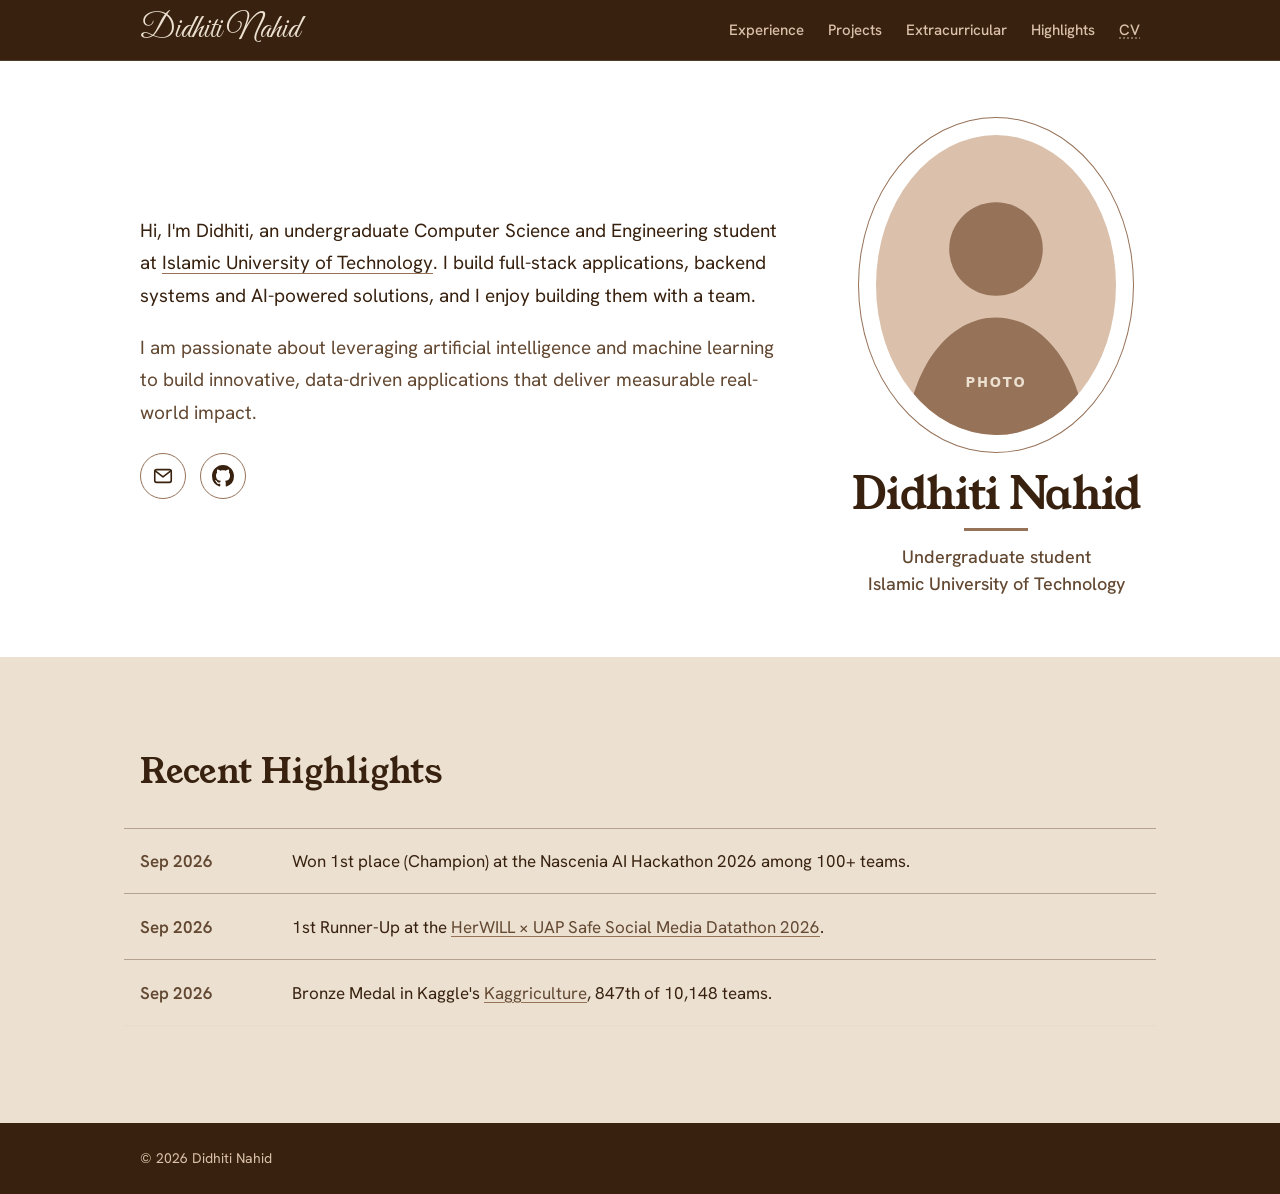
==== index.html @ 28622a48 "Personal portfolio site Four pages (home, projects, experience, extracurricular) in a shared espress" ====
<!DOCTYPE html>
<!--
THESIS: An academic-style homepage (identity column, plain first-person intro, ruled project table, dated news log) that refuses the template's white minimalism and the usual card grid.
OWN-WORLD: "The Roastery Ledger". Full-bleed bands in the user's five roasts (espresso, crema, latte, mocha), 1px roast hairlines, Young Serif name and headlines, Hanken Grotesk text.
STORY: The visitor learns who Didhiti is and what she builds, sees five projects with code and write-ups, reads three recent wins, and emails her.
FIRST VIEWPORT: Espresso cover. Photo and the large name on the left, the intro and her aim on the right, email and GitHub links under the name.
FORM: Pinned by the user (farhanishraq17.github.io structure and voice, with the supplied palette), so no concept roll was run.
-->
<html lang="en">
<head>
  <meta charset="UTF-8">
  <meta name="viewport" content="width=device-width, initial-scale=1.0">
  <title>Didhiti Nahid</title>
  <meta name="description" content="Didhiti Nahid, Computer Science and Engineering undergraduate at Islamic University of Technology. Full-stack applications, backend systems and AI-powered solutions.">
  <meta name="theme-color" content="#38220f">
  <link rel="preconnect" href="https://fonts.googleapis.com">
  <link rel="preconnect" href="https://fonts.gstatic.com" crossorigin>
  <link href="https://fonts.googleapis.com/css2?family=Great+Vibes&family=Hanken+Grotesk:wght@400..700&family=Young+Serif&display=swap" rel="stylesheet">
  <link rel="stylesheet" href="style.css?v=13">
</head>
<body>

  <a class="skip-link" href="#main">Skip to content</a>

  <header class="site-header band band--espresso">
    <nav class="container nav" aria-label="Main">
      <a href="#top" class="nav-home">Didhiti Nahid</a>
      <ul class="nav-links">
        <li><a href="experience.html">Experience</a></li>
        <li><a href="projects.html">Projects</a></li>
        <li><a href="extracurricular.html">Extracurricular</a></li>
        <li><a href="#highlights">Highlights</a></li>
        <li class="nav-cv"><button type="button" class="nav-cv-btn" aria-describedby="cv-note">CV</button><span id="cv-note" class="nav-cv-note" role="tooltip">Will be added later</span></li>
      </ul>
    </nav>
  </header>

  <main id="main">

    <!-- Intro -->
    <section id="top" class="hero band band--white" aria-label="Introduction">
      <div class="container hero-grid">
        <div class="hero-text">
          <div class="intro">
            <p>
              Hi, I'm Didhiti, an undergraduate Computer Science and Engineering student at
              <a href="https://www.iutoic-dhaka.edu/" target="_blank" rel="noopener">Islamic University of Technology</a>.
              I build full-stack applications, backend systems and AI-powered solutions, and I enjoy building them with a team.
            </p>
            <p>
              I am passionate about leveraging artificial intelligence and machine learning to build innovative,
              data-driven applications that deliver measurable real-world impact.
            </p>
          </div>

          <ul class="social-links">
            <li>
              <a href="mailto:didhiti.nahid@gmail.com" aria-label="Email" title="Email">
                <svg viewBox="0 0 24 24" width="22" height="22" aria-hidden="true" fill="none" stroke="currentColor" stroke-width="1.75" stroke-linecap="round" stroke-linejoin="round">
                  <rect x="3" y="5" width="18" height="14" rx="2"/>
                  <path d="m3.5 6.5 8.5 6.5 8.5-6.5"/>
                </svg>
              </a>
            </li>
            <li>
              <a href="https://github.com/Didhiti0217" target="_blank" rel="noopener" aria-label="GitHub" title="GitHub">
                <svg viewBox="0 0 16 16" width="22" height="22" aria-hidden="true" fill="currentColor">
                  <path d="M8 0c4.42 0 8 3.58 8 8a8.013 8.013 0 0 1-5.45 7.59c-.4.08-.55-.17-.55-.38 0-.27.01-1.13.01-2.2 0-.75-.25-1.23-.54-1.48 1.78-.2 3.65-.88 3.65-3.95 0-.88-.31-1.59-.82-2.15.08-.2.36-1.02-.08-2.12 0 0-.67-.22-2.2.82-.64-.18-1.32-.27-2-.27-.68 0-1.36.09-2 .27-1.53-1.03-2.2-.82-2.2-.82-.44 1.1-.16 1.92-.08 2.12-.51.56-.82 1.28-.82 2.15 0 3.06 1.86 3.75 3.64 3.95-.23.2-.44.55-.51 1.07-.46.21-1.61.55-2.33-.66-.15-.24-.6-.83-1.23-.82-.67.01-.27.38.01.53.34.19.73.9.82 1.13.16.45.68 1.31 2.69.94 0 .67.01 1.3.01 1.49 0 .21-.15.45-.55.38A7.995 7.995 0 0 1 0 8c0-4.42 3.58-8 8-8Z"/>
                </svg>
              </a>
            </li>
          </ul>
        </div>

        <div class="identity">
          <div class="portrait">
            <!-- Replace with your photo: put it in assets/, change src (e.g. assets/photo.jpg) and update alt to "Photo of Didhiti Nahid" -->
            <img class="photo" src="assets/photo-placeholder.svg" alt="Placeholder for Didhiti Nahid's photo" width="400" height="500">
          </div>
          <h1 class="name">Didhiti Nahid</h1>
          <p class="role">
            <span>Undergraduate student</span>
            <span>Islamic University of Technology</span>
          </p>
        </div>
      </div>
    </section>

    <!-- Recent highlights: shows three at a time, scroll for the rest -->
    <section id="highlights" class="section band band--crema" aria-labelledby="highlights-title">
      <div class="container">
        <div class="section-head">
          <h2 id="highlights-title">Recent Highlights</h2>
        </div>
        <div class="news-scroll" tabindex="0" role="region" aria-labelledby="highlights-title">
          <ol class="news">
            <li>
              <time datetime="2026-09">Sep 2026</time>
              <p>Won 1st place (Champion) at the Nascenia AI Hackathon 2026 among 100+ teams.</p>
            </li>
            <li>
              <time datetime="2026-09">Sep 2026</time>
              <p>1st Runner-Up at the <a href="https://github.com/farhanishraq17/IUT_BakeNekos-HerWillxUAP-Datathon-1st-Runners-up-Solution" target="_blank" rel="noopener">HerWILL × UAP Safe Social Media Datathon 2026</a>.</p>
            </li>
            <li>
              <time datetime="2026-09">Sep 2026</time>
              <p>Bronze Medal in Kaggle's <a href="https://www.kaggle.com/competitions/kaggriculture" target="_blank" rel="noopener">Kaggriculture</a>, 847th of 10,148 teams.</p>
            </li>
            <li>
              <time datetime="2026-09">Sep 2026</time>
              <p>Honourable Mention at the Blockchain and AI Olympiad Bangladesh 2026 for <a href="https://github.com/farhanishraq17/Obhoy" target="_blank" rel="noopener">Obhoy</a>; selected as a finalist for IBCOL 2026 in Hong Kong.</p>
            </li>
            <li>
              <time datetime="2024">2024</time>
              <p>Joined the <a href="extracurricular.html#volunteer">IUT Computer Society</a> Executive Body 2024–25 as Assistant Director (Human Resource).</p>
            </li>
            <li>
              <time datetime="2023-08">Aug 2023</time>
              <p>Started my B.Sc. in Computer Science at IUT.</p>
            </li>
          </ol>
        </div>
      </div>
    </section>

  </main>

  <footer class="site-footer band band--espresso">
    <div class="container">
      <p>© 2026 Didhiti Nahid</p>
    </div>
  </footer>

  <script>
    // Size the highlights box to exactly three items; the rest scroll.
    (function () {
      var box = document.querySelector('.news-scroll');
      if (!box) return;
      var list = box.querySelector('.news');
      var items = list.children;

      function update() {
        box.classList.toggle('has-more', box.scrollTop + box.clientHeight < box.scrollHeight - 2);
      }

      function fit() {
        if (items.length <= 3) { box.style.maxHeight = 'none'; return; }
        var third = items[2];
        box.style.maxHeight = (third.offsetTop + third.offsetHeight + 2) + 'px';
        update();
      }

      box.addEventListener('scroll', update, { passive: true });
      if ('ResizeObserver' in window) new ResizeObserver(fit).observe(list);
      window.addEventListener('load', fit);
      fit();
    })();
  </script>

</body>
</html>
---- style.css ----
/* ==========================================================
   The Roastery Ledger: tokens (see DESIGN.md)
   ========================================================== */
:root {
  --espresso: #38220f;
  --mocha: #634832;
  --roast: #967259;
  --latte: #dbc1ac;
  --crema: #ece0d1;
  --white: #ffffff;

  --font-signature: "Great Vibes", "Segoe Script", cursive;
  --font-display: "Young Serif", Georgia, serif;
  --font-body: "Hanken Grotesk", system-ui, sans-serif;

  --max-width: 1080px;
  --gutter: clamp(1rem, 4vw, 2.5rem);
  --section: clamp(3.5rem, 8vw, 6rem);
  --ease-out: cubic-bezier(0.16, 1, 0.3, 1);
}

/* ---------- Base ---------- */
*,
*::before,
*::after {
  box-sizing: border-box;
}

html {
  scroll-behavior: smooth;
  scroll-padding-top: 4.5rem;
}

body {
  margin: 0;
  font-family: var(--font-body);
  font-size: 1.0625rem;
  line-height: 1.65;
  color: var(--espresso);
  background: var(--crema);
  -webkit-font-smoothing: antialiased;
}

h1, h2, h3, p, ol, ul {
  margin: 0;
}

ol, ul {
  list-style: none;
  padding: 0;
}

a {
  color: inherit;
  text-decoration-thickness: 1px;
  text-underline-offset: 0.2em;
  transition: color 200ms var(--ease-out), text-decoration-color 200ms var(--ease-out);
}

html {
  scrollbar-color: var(--roast) var(--crema);
}

::selection {
  background: var(--mocha);
  color: var(--crema);
}

.band--espresso ::selection {
  background: var(--latte);
  color: var(--espresso);
}

:focus-visible {
  outline: 2px solid currentColor;
  outline-offset: 3px;
  border-radius: 2px;
}

img {
  display: block;
  max-width: 100%;
  height: auto;
}

.container {
  max-width: var(--max-width);
  margin: 0 auto;
  padding: 0 var(--gutter);
}

.skip-link {
  position: absolute;
  left: 1rem;
  top: -3rem;
  z-index: 20;
  padding: 0.5rem 0.9rem;
  background: var(--crema);
  color: var(--espresso);
  font-weight: 600;
}

.skip-link:focus {
  top: 1rem;
}

/* ---------- Bands: one roast per section ---------- */
.band--espresso { background: var(--espresso); color: var(--crema); }
.band--mocha    { background: var(--mocha);    color: var(--crema); }
.band--latte    { background: var(--latte);    color: var(--espresso); }
.band--crema    { background: var(--crema);    color: var(--espresso); }
.band--white    { background: var(--white);    color: var(--espresso); }

.section {
  padding: var(--section) 0;
}

/* ---------- Header ---------- */
.site-header {
  position: sticky;
  top: 0;
  z-index: 10;
  border-bottom: 1px solid rgb(236 224 209 / 0.14);
}

.nav {
  display: flex;
  flex-wrap: wrap;
  align-items: center;
  justify-content: space-between;
  gap: 0.25rem 1.5rem;
  min-height: 3.75rem;
  padding-top: 0.5rem;
  padding-bottom: 0.5rem;
}

.nav-home {
  font-family: var(--font-signature);
  font-size: 2rem;
  line-height: 1;
  color: var(--crema);
  text-decoration: none;
}

.nav-links {
  display: flex;
  flex-wrap: wrap;
  gap: 0.25rem 1.5rem;
  font-size: 0.9375rem;
  font-weight: 500;
}

.nav-links a {
  color: var(--latte);
  text-decoration: underline;
  text-decoration-color: transparent;
}

.nav-links a:hover,
.nav-links a:focus-visible,
.nav-links a[aria-current="page"] {
  color: var(--crema);
  text-decoration-color: currentColor;
}

/* CV: not attached yet, so the nav item shows a note instead of downloading */
.nav-cv {
  position: relative;
}

.nav-cv-btn {
  padding: 0;
  border: 0;
  background: none;
  font: inherit;
  color: var(--latte);
  cursor: help;
  text-decoration: underline dotted;
  text-decoration-color: rgb(219 193 172 / 0.6);
  text-underline-offset: 0.2em;
}

.nav-cv-btn:hover,
.nav-cv-btn:focus-visible {
  color: var(--crema);
}

.nav-cv-note {
  position: absolute;
  top: calc(100% + 0.6rem);
  right: 0;
  z-index: 20;
  padding: 0.4rem 0.75rem;
  white-space: nowrap;
  font-size: 0.875rem;
  font-weight: 600;
  color: var(--espresso);
  background: var(--crema);
  border: 1px solid var(--roast);
  opacity: 0;
  visibility: hidden;
  transform: translateY(-4px);
  transition: opacity 200ms var(--ease-out), transform 200ms var(--ease-out), visibility 200ms;
  pointer-events: none;
}

.nav-cv-btn:hover + .nav-cv-note,
.nav-cv-btn:focus + .nav-cv-note {
  opacity: 1;
  visibility: visible;
  transform: none;
}

/* ---------- Hero ---------- */
.hero {
  padding: clamp(2rem, 4.5vw, 3.5rem) 0 clamp(2.25rem, 5vw, 3.75rem);
}

.hero-grid {
  display: grid;
  grid-template-columns: minmax(0, 1fr) auto;
  gap: clamp(2rem, 5vw, 4rem);
  align-items: center;
}

/* Right column: oval portrait, then the name and designation centred under it */
.identity {
  display: flex;
  flex-direction: column;
  align-items: center;
  text-align: center;
}

/* Oval portrait with a separate oval ring around it */
.portrait {
  position: relative;
  width: clamp(11.5rem, 19vw, 15rem);
  aspect-ratio: 4 / 5;
  margin: 18px 18px calc(18px + 1.25rem);
}

.portrait::before {
  content: "";
  position: absolute;
  inset: -18px;
  border: 1.5px solid var(--roast);
  border-radius: 50%;
}

.photo {
  width: 100%;
  height: 100%;
  object-fit: cover;
  border-radius: 50%;
}

.name {
  position: relative;
  padding-bottom: 0.9rem;
  font-family: var(--font-display);
  font-weight: 400;
  font-size: clamp(2rem, 3.4vw, 2.75rem);
  line-height: 1;
  letter-spacing: -0.02em;
  white-space: nowrap;
}

/* The one authored moment: a roast rule draws out from the centre under the name on load. */
.name::after {
  content: "";
  position: absolute;
  left: calc(50% - 2rem);
  bottom: 0;
  width: 4rem;
  height: 3px;
  background: var(--roast);
  transform-origin: center;
  animation: draw-rule 1100ms var(--ease-out) 250ms both;
}

@keyframes draw-rule {
  from { transform: scaleX(0); }
  to   { transform: scaleX(1); }
}

.role {
  margin-top: 0.75rem;
  font-size: clamp(1rem, 1.6vw, 1.125rem);
  font-weight: 500;
  line-height: 1.5;
  color: var(--mocha);
}

.role span {
  display: block;
}

.intro {
  display: grid;
  gap: 1.25rem;
  max-width: 62ch;
  font-size: clamp(1.0625rem, 1.6vw, 1.1875rem);
  line-height: 1.7;
}

.intro p + p {
  color: var(--mocha);
}

.intro a {
  color: var(--espresso);
  text-decoration-color: var(--roast);
}

.intro a:hover {
  color: var(--mocha);
  text-decoration-color: currentColor;
}

/* Contact icons: round buttons that echo the portrait ring */
.social-links {
  display: flex;
  gap: 0.875rem;
  margin-top: 1.5rem;
}

.social-links a {
  display: grid;
  place-items: center;
  width: 2.875rem;
  height: 2.875rem;
  border: 1.5px solid var(--roast);
  border-radius: 50%;
  color: var(--espresso);
  transition: background-color 250ms var(--ease-out), color 250ms var(--ease-out), border-color 250ms var(--ease-out);
}

.social-links a:hover,
.social-links a:focus-visible {
  background: var(--espresso);
  border-color: var(--espresso);
  color: var(--white);
}

.social-links a:focus-visible {
  outline-color: var(--espresso);
  border-radius: 50%;
}

/* ---------- Section heads ---------- */
.section-head {
  display: flex;
  flex-wrap: wrap;
  align-items: baseline;
  justify-content: space-between;
  gap: 0.5rem 2rem;
  margin-bottom: clamp(1.5rem, 3vw, 2.25rem);
}

.section-head h2 {
  font-family: var(--font-display);
  font-weight: 400;
  font-size: clamp(1.6rem, 3.2vw, 2.1rem);
  line-height: 1.15;
}

.ledger-head {
  font-size: 0.75rem;
  font-weight: 600;
  letter-spacing: 0.08em;
  text-transform: uppercase;
  color: var(--mocha);
}

/* ---------- Ledger (projects, education) ---------- */
.ledger-row {
  display: grid;
  grid-template-columns: 11rem minmax(0, 1fr) 6.5rem;
  gap: 0.5rem 2.5rem;
  padding: 1.6rem 1rem;
  margin: 0 -1rem;
  border-top: 1px solid var(--roast);
  transition: background-color 300ms var(--ease-out);
}

.ledger-row:last-child {
  border-bottom: 1px solid var(--roast);
}

.ledger-head {
  padding-top: 0.75rem;
  padding-bottom: 0.75rem;
  border-top: 0;
}

.ledger-row:not(.ledger-head):hover {
  background: var(--latte);
}

.focus {
  padding-top: 0.15rem;
  font-size: 0.9375rem;
  font-weight: 600;
  line-height: 1.4;
  color: var(--mocha);
}

.project h2,
.project h3 {
  font-size: 1.125rem;
  font-weight: 650;
  line-height: 1.35;
}

.project p {
  max-width: 68ch;
  margin-top: 0.4rem;
}

.project .stack {
  margin-top: 0.6rem;
  font-size: 0.875rem;
  color: var(--mocha);
}

.links {
  display: grid;
  align-content: start;
  gap: 0.2rem;
  padding-top: 0.1rem;
  font-weight: 600;
}

.links a,
.news a {
  color: var(--mocha);
  text-decoration-color: var(--roast);
}

.links a:hover,
.news a:hover {
  color: var(--espresso);
  text-decoration-color: currentColor;
}

/* ---------- Experience page: one white sheet ---------- */
.exp-page {
  padding-bottom: var(--section);
}

.page-head {
  padding: clamp(2.5rem, 6vw, 4.5rem) 0 0;
}

.page-title {
  font-family: var(--font-display);
  font-weight: 400;
  font-size: clamp(2.25rem, 5.5vw, 3.5rem);
  line-height: 1.05;
  letter-spacing: -0.02em;
}

.page-lede {
  margin-top: 0.75rem;
  font-size: clamp(1.0625rem, 1.6vw, 1.1875rem);
  color: var(--mocha);
}

.exp-section {
  margin-top: clamp(2.5rem, 6vw, 4rem);
}

.exp-title {
  margin-bottom: 1rem;
  font-family: var(--font-display);
  font-weight: 400;
  font-size: clamp(1.6rem, 3.2vw, 2.1rem);
  line-height: 1.15;
}

/* Logo column, then the entry text */
.entry {
  display: grid;
  grid-template-columns: 3.5rem minmax(0, 1fr);
  gap: 1.5rem;
  padding: 1.6rem 0;
  border-top: 1px solid var(--roast);
}

.entry:last-child {
  border-bottom: 1px solid var(--roast);
}

.entry-logo {
  width: 3.5rem;
  height: 3.5rem;
  object-fit: contain;
}

/* On the white sub-pages the project table lines up with the page title, like the entries */
.exp-page .ledger-row {
  margin: 0;
  padding-left: 0;
  padding-right: 0;
}

.exp-page .ledger-row:not(.ledger-head):hover {
  background: none;
}

/* Entries without logos (honors) use the full width */
.entries--text .entry {
  grid-template-columns: minmax(0, 1fr);
}

.entry-links {
  display: flex;
  flex-wrap: wrap;
  gap: 0.25rem 1.25rem;
  margin-top: 0.75rem;
  font-weight: 600;
}

.entry-links a {
  color: var(--mocha);
  text-decoration-color: var(--roast);
}

.entry-links a:hover {
  color: var(--espresso);
  text-decoration-color: currentColor;
}

.entry-head {
  display: flex;
  flex-wrap: wrap;
  align-items: baseline;
  justify-content: space-between;
  gap: 0.25rem 2rem;
}

.entry-head h3 {
  font-size: 1.125rem;
  font-weight: 650;
  line-height: 1.35;
}

.entry-date {
  font-size: 0.9375rem;
  font-weight: 600;
  font-variant-numeric: tabular-nums;
  color: var(--mocha);
  white-space: nowrap;
}

.entry-role {
  margin-top: 0.35rem;
  color: var(--mocha);
}

.entry-points {
  display: grid;
  gap: 0.35rem;
  max-width: 68ch;
  margin-top: 0.75rem;
}

.entry-points li {
  position: relative;
  padding-left: 1.25rem;
}

.entry-points li::before {
  content: "";
  position: absolute;
  left: 0.15rem;
  top: 0.7em;
  width: 0.4rem;
  height: 0.4rem;
  border-radius: 50%;
  background: var(--roast);
}

/* ---------- Recent highlights ---------- */
/* A scroll box sized by script to show three items; the rest scroll. */
.news-scroll {
  position: relative;
  max-height: 17rem;
  margin: 0 -1rem;
  overflow-y: auto;
  overscroll-behavior: contain;
  scroll-snap-type: y proximity;
  scrollbar-width: thin;
  scrollbar-color: var(--roast) transparent;
  border-top: 1px solid rgb(99 72 50 / 0.4);
  border-bottom: 1px solid rgb(99 72 50 / 0.4);
}

/* Fade the bottom edge while more items are below */
.news-scroll.has-more {
  -webkit-mask-image: linear-gradient(to bottom, var(--espresso) calc(100% - 1.5rem), transparent);
  mask-image: linear-gradient(to bottom, var(--espresso) calc(100% - 1.5rem), transparent);
}

.news-scroll:focus-visible {
  outline: 2px solid var(--espresso);
  outline-offset: 2px;
}

.news li {
  display: grid;
  grid-template-columns: 7rem minmax(0, 1fr);
  gap: 0.25rem 2.5rem;
  padding: 1.15rem 1rem;
  scroll-snap-align: start;
}

.news li + li {
  border-top: 1px solid rgb(99 72 50 / 0.4);
}

.news time {
  font-weight: 600;
  font-variant-numeric: tabular-nums;
  color: var(--mocha);
}

.news p {
  max-width: 68ch;
}

/* ---------- Footer ---------- */
.site-footer {
  padding: 1.5rem 0;
  font-size: 0.875rem;
  color: var(--latte);
}

/* ---------- Small screens ---------- */
@media (max-width: 760px) {
  html {
    scroll-padding-top: 7.5rem;
  }

  .hero-grid {
    grid-template-columns: 1fr;
  }

  /* On phones the photo, name and designation sit above the text */
  .identity {
    order: -1;
  }

  .portrait {
    width: 10rem;
    margin: 14px 14px calc(14px + 1.25rem);
  }

  .social-links {
    margin-top: 1.5rem;
  }

  .portrait::before {
    inset: -14px;
  }

  .nav-home {
    font-size: 1.75rem;
  }

  /* CV wraps to the start of the second nav row on phones */
  .nav-cv-note {
    right: auto;
    left: 0;
  }

  .ledger-head {
    display: none;
  }

  .ledger-row {
    grid-template-columns: 1fr;
    padding: 1.35rem 1rem;
  }

  .focus {
    font-size: 0.875rem;
  }

  .links {
    display: flex;
    flex-wrap: wrap;
    gap: 0.25rem 1.25rem;
    margin-top: 0.4rem;
  }

  .news li {
    grid-template-columns: 1fr;
  }

  .entry {
    grid-template-columns: 2.5rem minmax(0, 1fr);
    gap: 1rem;
  }

  .entry-logo {
    width: 2.5rem;
    height: 2.5rem;
  }
}

@media (prefers-reduced-motion: reduce) {
  html {
    scroll-behavior: auto;
  }

  .name::after {
    animation: none;
  }

  * {
    transition: none !important;
  }
}
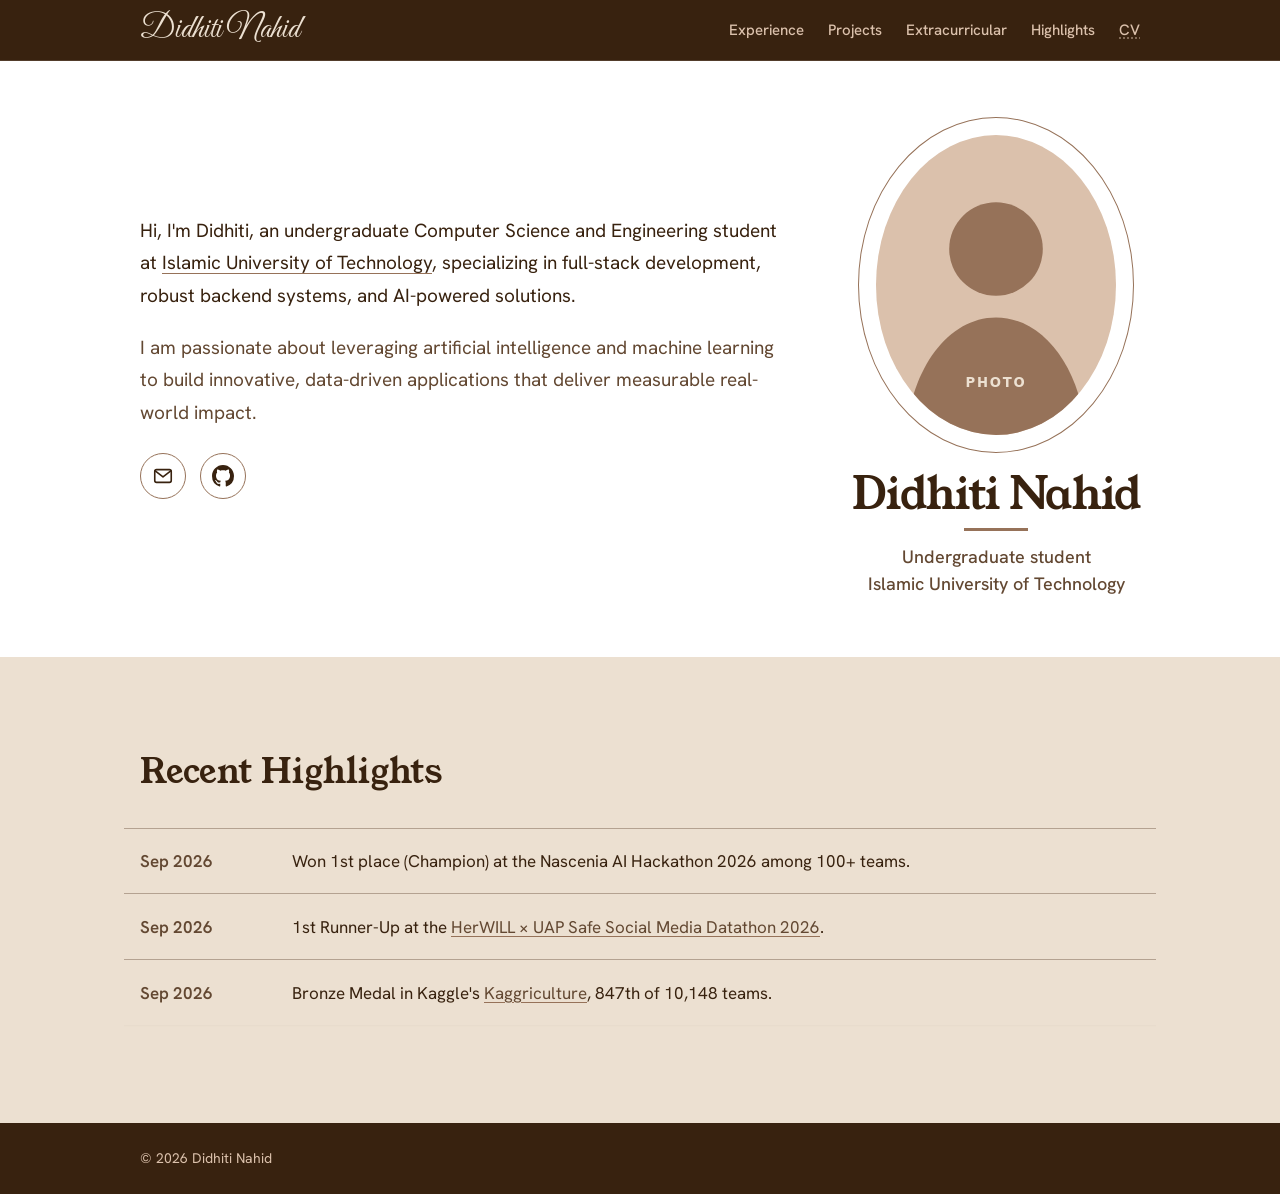
==== commit a6ddd578: "Update intro sentence Co-Authored-By: Claude Opus 5.5 <noreply@anthropic.com>" ====
--- a/index.html
+++ b/index.html
@@ -44,8 +44,8 @@
           <div class="intro">
             <p>
               Hi, I'm Didhiti, an undergraduate Computer Science and Engineering student at
-              <a href="https://www.iutoic-dhaka.edu/" target="_blank" rel="noopener">Islamic University of Technology</a>.
-              I build full-stack applications, backend systems and AI-powered solutions, and I enjoy building them with a team.
+              <a href="https://www.iutoic-dhaka.edu/" target="_blank" rel="noopener">Islamic University of Technology</a>,
+              specializing in full-stack development, robust backend systems, and AI-powered solutions.
             </p>
             <p>
               I am passionate about leveraging artificial intelligence and machine learning to build innovative,
